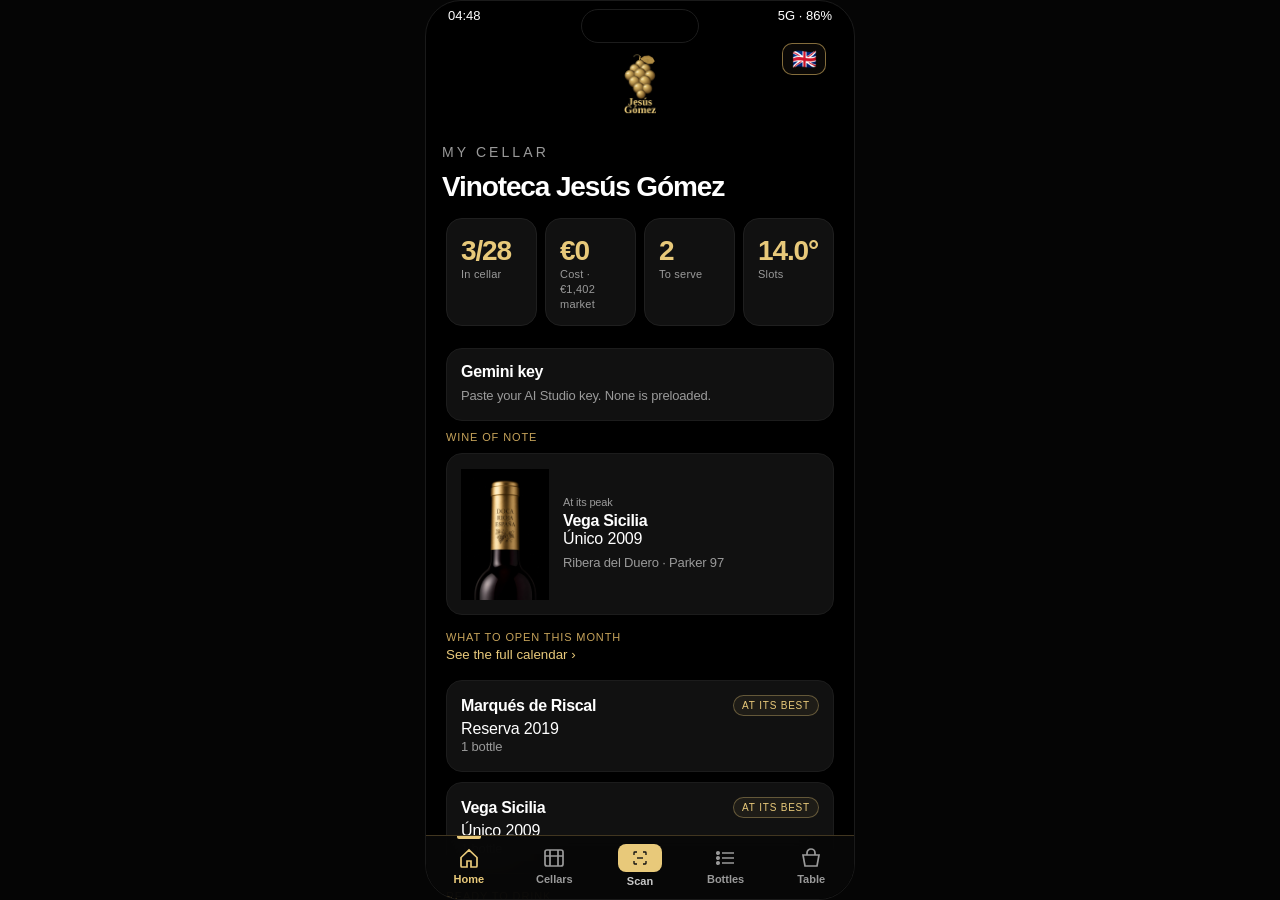
==== jesus/index.html @ 9c0eeea5 "Corrige el alta de Margaux du Château Margaux (v109). La etiqueta manda el nombre. Productor y zona " ====
<!DOCTYPE html>
<html lang="es">
<head>
  <meta charset="UTF-8" />
  <meta name="viewport" content="width=device-width, initial-scale=1, viewport-fit=cover" />
  <meta name="apple-mobile-web-app-capable" content="yes" />
  <meta name="mobile-web-app-capable" content="yes" />
  <meta name="apple-mobile-web-app-status-bar-style" content="black-translucent" />
  <meta name="apple-mobile-web-app-title" content="Vinoteca Jesús Gómez" />
  <meta name="application-name" content="Vinoteca Jesús Gómez" />
  <meta name="theme-color" content="#000000" />
  <meta name="app-version" content="v109" />
  <title>Vinoteca Jesús Gómez</title>
  <link rel="manifest" href="manifest.json" />
  <link rel="apple-touch-icon" href="apple-touch-icon.png" />
  <link rel="apple-touch-icon" sizes="180x180" href="apple-touch-icon.png" />
  <link rel="apple-touch-icon" sizes="167x167" href="icon-167.png" />
  <link rel="apple-touch-icon" sizes="152x152" href="icon-152.png" />
  <link rel="apple-touch-icon" sizes="120x120" href="icon-120.png" />
  <link rel="icon" type="image/png" sizes="192x192" href="icon-192.png" />
  <link rel="icon" type="image/png" sizes="512x512" href="icon-512.png" />
  <style>html,body{margin:0;background:#000;color:#e8c97a;font:16px/1.4 sans-serif}main{min-height:100vh;display:flex;align-items:center;justify-content:center;text-align:center;padding:24px}</style>
</head>
<body>
  <main id="jesus-boot">Vinoteca Jesús Gómez</main>
  <script>
    window.CASA_EDITION = "jesus";
    window.__splashAt = Date.now();
    (function () {
      var CACHE = "casa-llavaneras-jesus-ios-v109";
      function prefix(html) {
        var viaSw = !!(navigator.serviceWorker && navigator.serviceWorker.controller);
        var pre = viaSw ? "asset/" : "../";
        html = html.replace(/<img class="home-hero-photo"[^>]*>/, "");
        html = html.replace(/Casa Llavaneras/g, "Vinoteca Jesús Gómez");
        html = html.replace(/(<head[^>]*>)/i, '$1<script>window.CASA_EDITION="jesus";<\/script>');
        html = html.replace(/(\s(?:src|href)=")([^"]+)(")/g, function (all, a, url, c) {
          if (/^(https?:|data:|blob:|#|\/|\.\.\/|asset\/)/.test(url)) return all;
          if (url === "manifest.json" || url.indexOf("manifest.json?") === 0) return all;
          if (url === "sw.js" || url.indexOf("sw.js?") === 0) return all;
          var icon = url.split("?")[0].split("/").pop();
          if (/^(apple-touch-icon|icon-192-maskable|icon-512-maskable|icon-192|icon-512|icon-120|icon-152|icon-167|icon-180|icon-1024|icon)\.(png|svg)$/.test(icon)) return a + icon + c;
          return a + pre + url + c;
        });
        html = html.replace(/<div class="mark">J\.G\.C\.<\/div>/g, '<div class="mark jesus-mark"><img class="jesus-emblem" src="apple-touch-icon.png" alt="Jesús Gómez"></div>');
        if (html.indexOf('sizes="120x120"') < 0) {
          html = html.replace("</head>", '<link rel="apple-touch-icon" sizes="120x120" href="icon-120.png"><link rel="apple-touch-icon" sizes="152x152" href="icon-152.png"><link rel="apple-touch-icon" sizes="167x167" href="icon-167.png"></head>');
        }
        return html;
      }
      function show(html) {
        document.open();
        document.write(html);
        document.close();
      }
      function fromCache() {
        return caches.open(CACHE).then(function (cache) {
          return cache.match("./shell.html");
        }).then(function (hit) {
          return hit ? hit.text() : "";
        }).catch(function () { return ""; });
      }
      fetch("../index.html", { cache: "no-store" }).then(function (res) {
        if (!res.ok) throw new Error("shell");
        return res.text();
      }).catch(function () {
        return fromCache();
      }).then(function (html) {
        if (!html) {
          document.getElementById("jesus-boot").textContent = "Sin conexión";
          return;
        }
        show(prefix(html));
      });
      if ("serviceWorker" in navigator) {
        navigator.serviceWorker.register("sw.js?v=109", { scope: "./" }).catch(function () {});
      }
    })();
  </script>
</body>
</html>
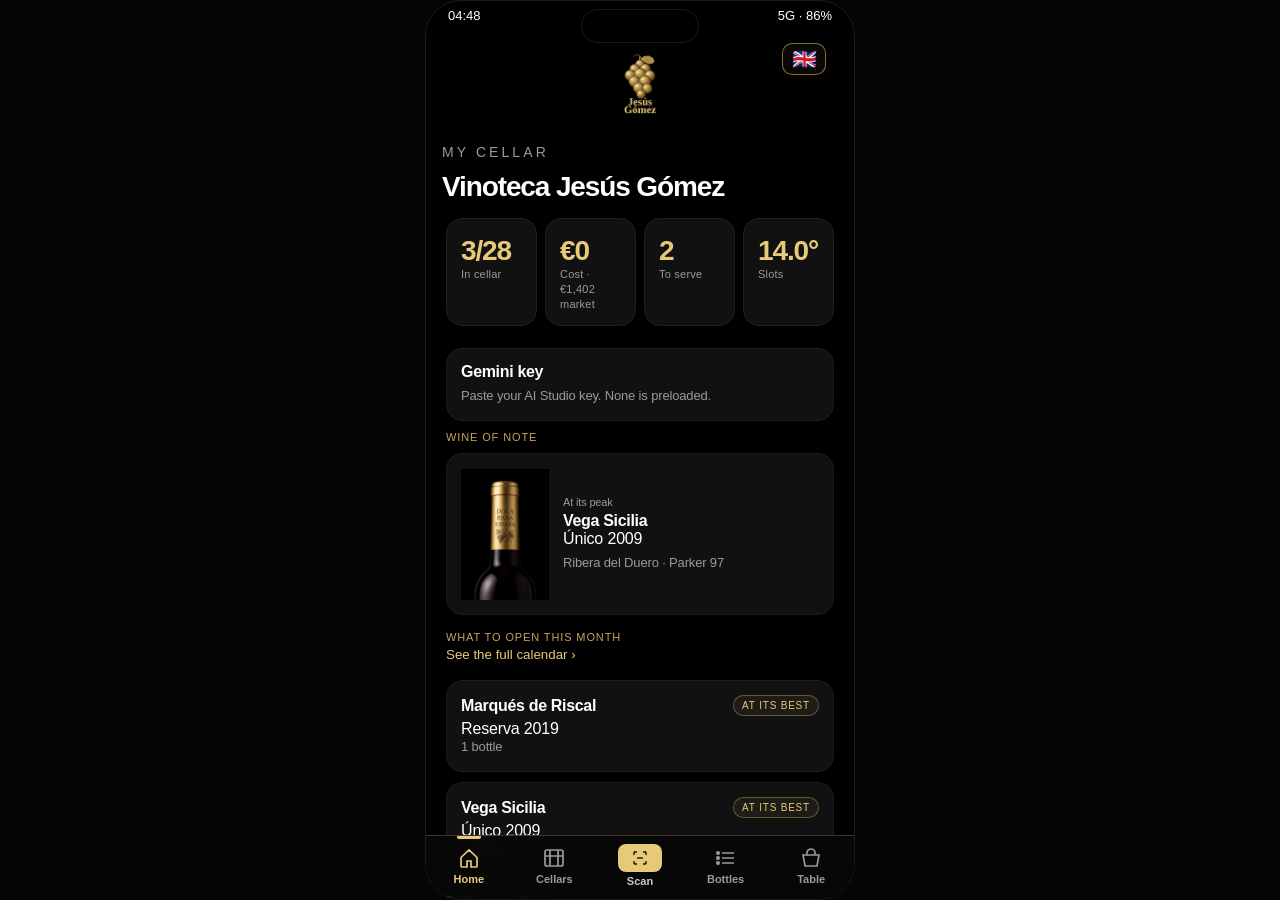
==== commit 8141ed0e: "Corrige la ficha Beychevelle 2015 que es Margaux (v110). La migración ya no depende del texto OCR: r" ====
--- a/jesus/index.html
+++ b/jesus/index.html
@@ -9,7 +9,7 @@
   <meta name="apple-mobile-web-app-title" content="Vinoteca Jesús Gómez" />
   <meta name="application-name" content="Vinoteca Jesús Gómez" />
   <meta name="theme-color" content="#000000" />
-  <meta name="app-version" content="v109" />
+  <meta name="app-version" content="v110" />
   <title>Vinoteca Jesús Gómez</title>
   <link rel="manifest" href="manifest.json" />
   <link rel="apple-touch-icon" href="apple-touch-icon.png" />
@@ -27,7 +27,7 @@
     window.CASA_EDITION = "jesus";
     window.__splashAt = Date.now();
     (function () {
-      var CACHE = "casa-llavaneras-jesus-ios-v109";
+      var CACHE = "casa-llavaneras-jesus-ios-v110";
       function prefix(html) {
         var viaSw = !!(navigator.serviceWorker && navigator.serviceWorker.controller);
         var pre = viaSw ? "asset/" : "../";
@@ -73,7 +73,7 @@
         show(prefix(html));
       });
       if ("serviceWorker" in navigator) {
-        navigator.serviceWorker.register("sw.js?v=109", { scope: "./" }).catch(function () {});
+        navigator.serviceWorker.register("sw.js?v=110", { scope: "./" }).catch(function () {});
       }
     })();
   </script>
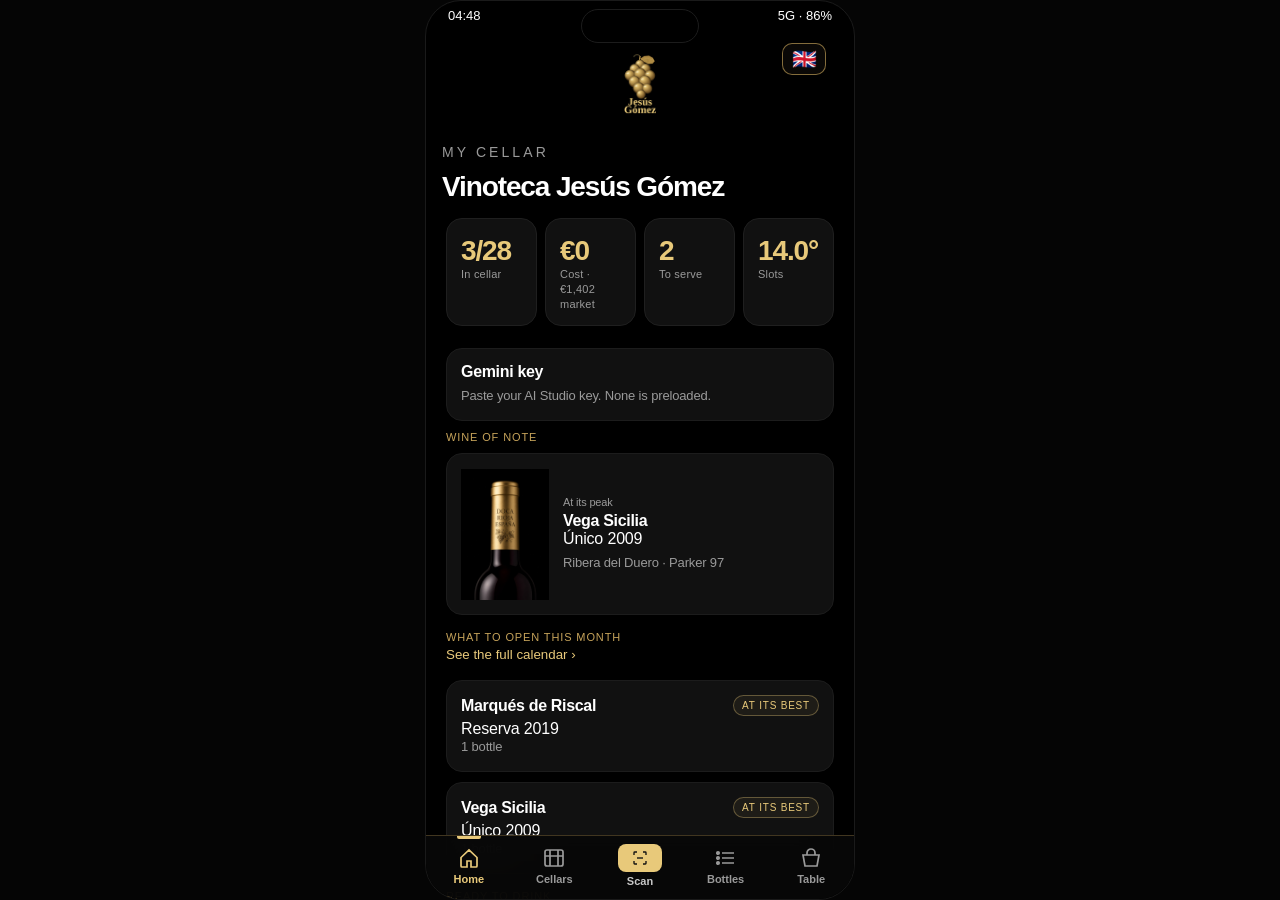
==== commit 5c9cf44d: "Sustituye el grabado de Château Beychevelle (v111). La lámina nueva queda en el catálogo compartido," ====
--- a/jesus/index.html
+++ b/jesus/index.html
@@ -9,7 +9,7 @@
   <meta name="apple-mobile-web-app-title" content="Vinoteca Jesús Gómez" />
   <meta name="application-name" content="Vinoteca Jesús Gómez" />
   <meta name="theme-color" content="#000000" />
-  <meta name="app-version" content="v110" />
+  <meta name="app-version" content="v111" />
   <title>Vinoteca Jesús Gómez</title>
   <link rel="manifest" href="manifest.json" />
   <link rel="apple-touch-icon" href="apple-touch-icon.png" />
@@ -27,7 +27,7 @@
     window.CASA_EDITION = "jesus";
     window.__splashAt = Date.now();
     (function () {
-      var CACHE = "casa-llavaneras-jesus-ios-v110";
+      var CACHE = "casa-llavaneras-jesus-ios-v111";
       function prefix(html) {
         var viaSw = !!(navigator.serviceWorker && navigator.serviceWorker.controller);
         var pre = viaSw ? "asset/" : "../";
@@ -73,7 +73,7 @@
         show(prefix(html));
       });
       if ("serviceWorker" in navigator) {
-        navigator.serviceWorker.register("sw.js?v=110", { scope: "./" }).catch(function () {});
+        navigator.serviceWorker.register("sw.js?v=111", { scope: "./" }).catch(function () {});
       }
     })();
   </script>
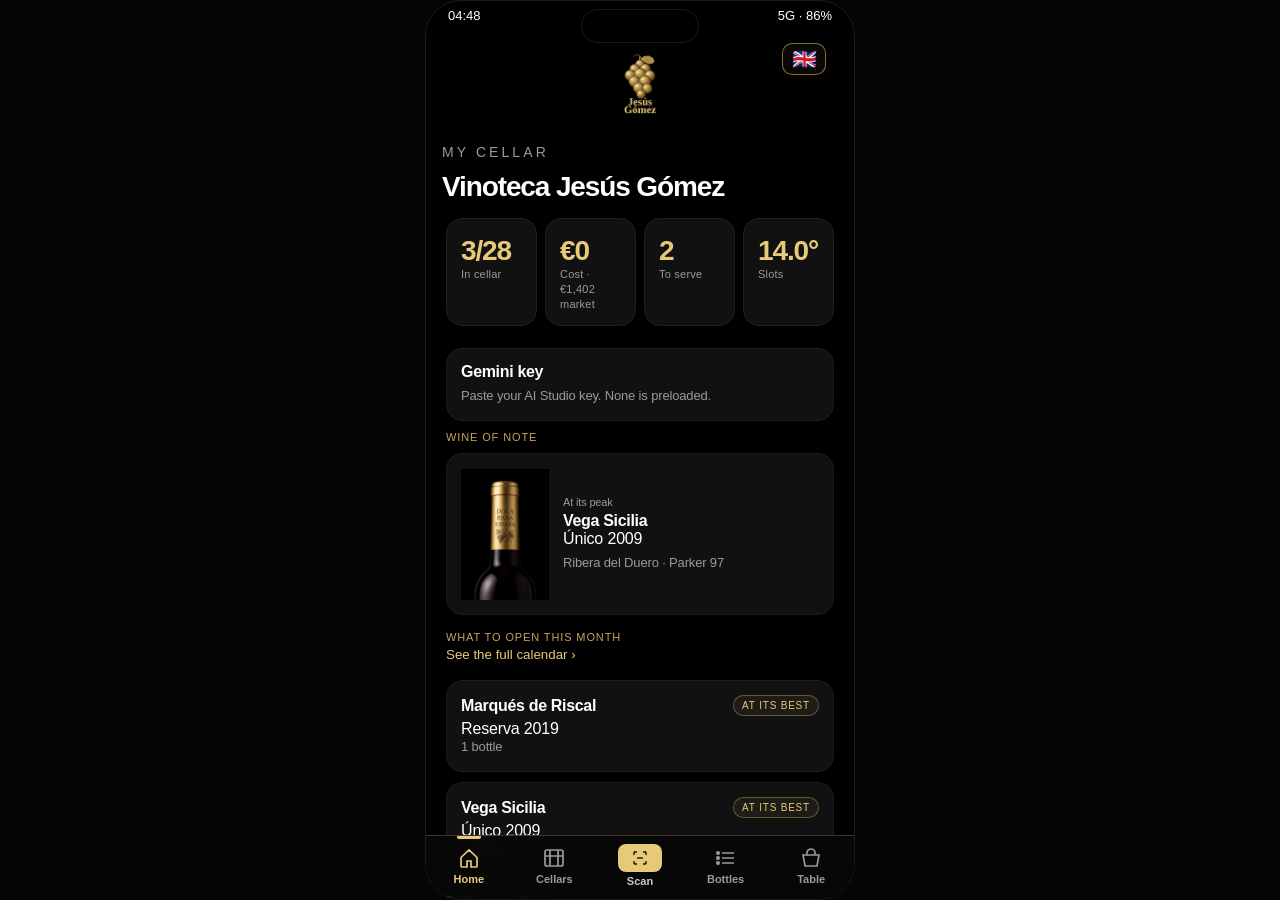
==== commit 3f482d4a: "Añade el grabado de Dominio del Challao al catálogo (v112). La lámina queda ligada al nombre y a los" ====
--- a/jesus/index.html
+++ b/jesus/index.html
@@ -9,7 +9,7 @@
   <meta name="apple-mobile-web-app-title" content="Vinoteca Jesús Gómez" />
   <meta name="application-name" content="Vinoteca Jesús Gómez" />
   <meta name="theme-color" content="#000000" />
-  <meta name="app-version" content="v111" />
+  <meta name="app-version" content="v112" />
   <title>Vinoteca Jesús Gómez</title>
   <link rel="manifest" href="manifest.json" />
   <link rel="apple-touch-icon" href="apple-touch-icon.png" />
@@ -27,7 +27,7 @@
     window.CASA_EDITION = "jesus";
     window.__splashAt = Date.now();
     (function () {
-      var CACHE = "casa-llavaneras-jesus-ios-v111";
+      var CACHE = "casa-llavaneras-jesus-ios-v112";
       function prefix(html) {
         var viaSw = !!(navigator.serviceWorker && navigator.serviceWorker.controller);
         var pre = viaSw ? "asset/" : "../";
@@ -73,7 +73,7 @@
         show(prefix(html));
       });
       if ("serviceWorker" in navigator) {
-        navigator.serviceWorker.register("sw.js?v=111", { scope: "./" }).catch(function () {});
+        navigator.serviceWorker.register("sw.js?v=112", { scope: "./" }).catch(function () {});
       }
     })();
   </script>
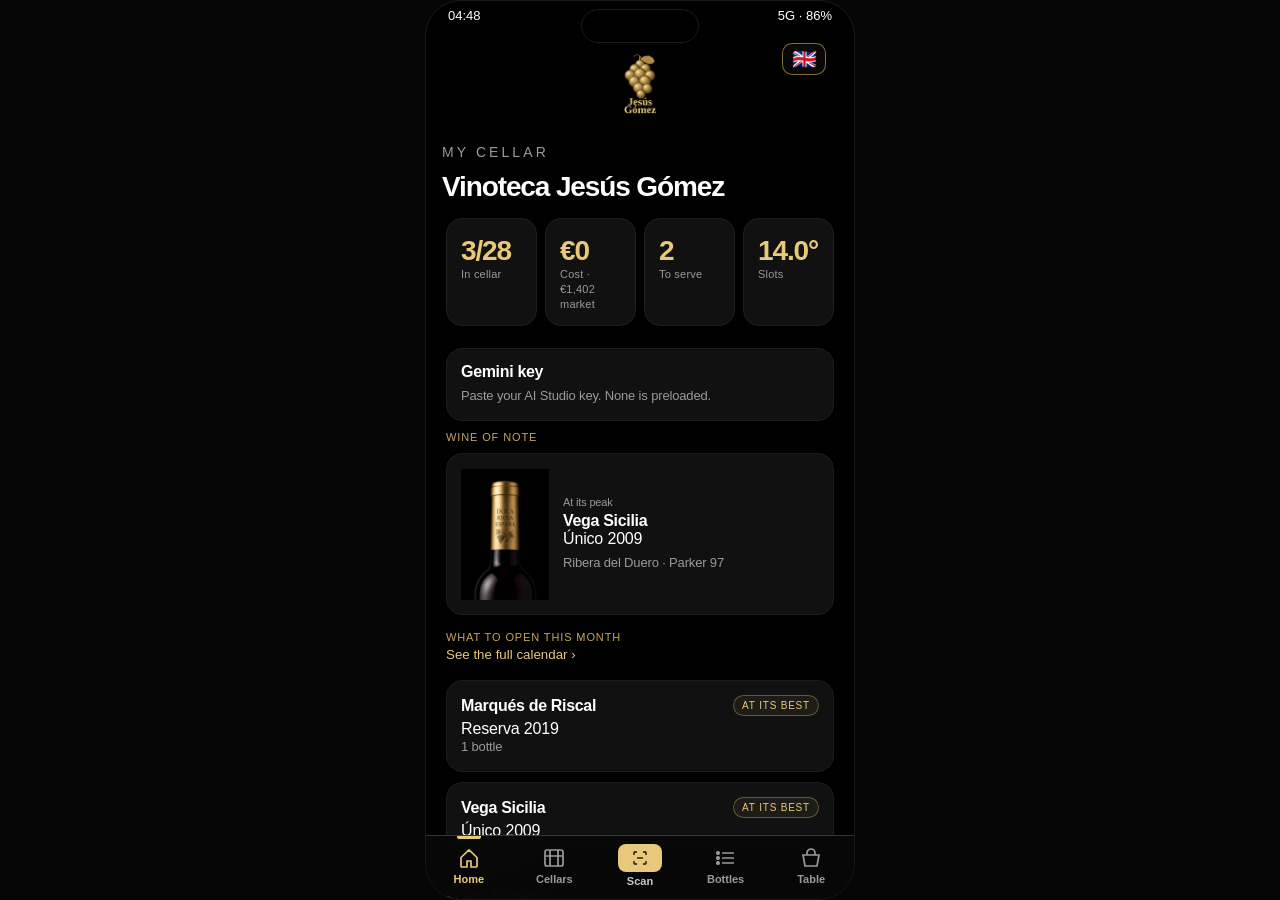
==== commit 34027f20: "La web del catálogo manda y la búsqueda de puntuaciones prueba los modelos vigentes (v113). Si una b" ====
--- a/jesus/index.html
+++ b/jesus/index.html
@@ -9,7 +9,7 @@
   <meta name="apple-mobile-web-app-title" content="Vinoteca Jesús Gómez" />
   <meta name="application-name" content="Vinoteca Jesús Gómez" />
   <meta name="theme-color" content="#000000" />
-  <meta name="app-version" content="v112" />
+  <meta name="app-version" content="v113" />
   <title>Vinoteca Jesús Gómez</title>
   <link rel="manifest" href="manifest.json" />
   <link rel="apple-touch-icon" href="apple-touch-icon.png" />
@@ -27,7 +27,7 @@
     window.CASA_EDITION = "jesus";
     window.__splashAt = Date.now();
     (function () {
-      var CACHE = "casa-llavaneras-jesus-ios-v112";
+      var CACHE = "casa-llavaneras-jesus-ios-v113";
       function prefix(html) {
         var viaSw = !!(navigator.serviceWorker && navigator.serviceWorker.controller);
         var pre = viaSw ? "asset/" : "../";
@@ -73,7 +73,7 @@
         show(prefix(html));
       });
       if ("serviceWorker" in navigator) {
-        navigator.serviceWorker.register("sw.js?v=112", { scope: "./" }).catch(function () {});
+        navigator.serviceWorker.register("sw.js?v=113", { scope: "./" }).catch(function () {});
       }
     })();
   </script>
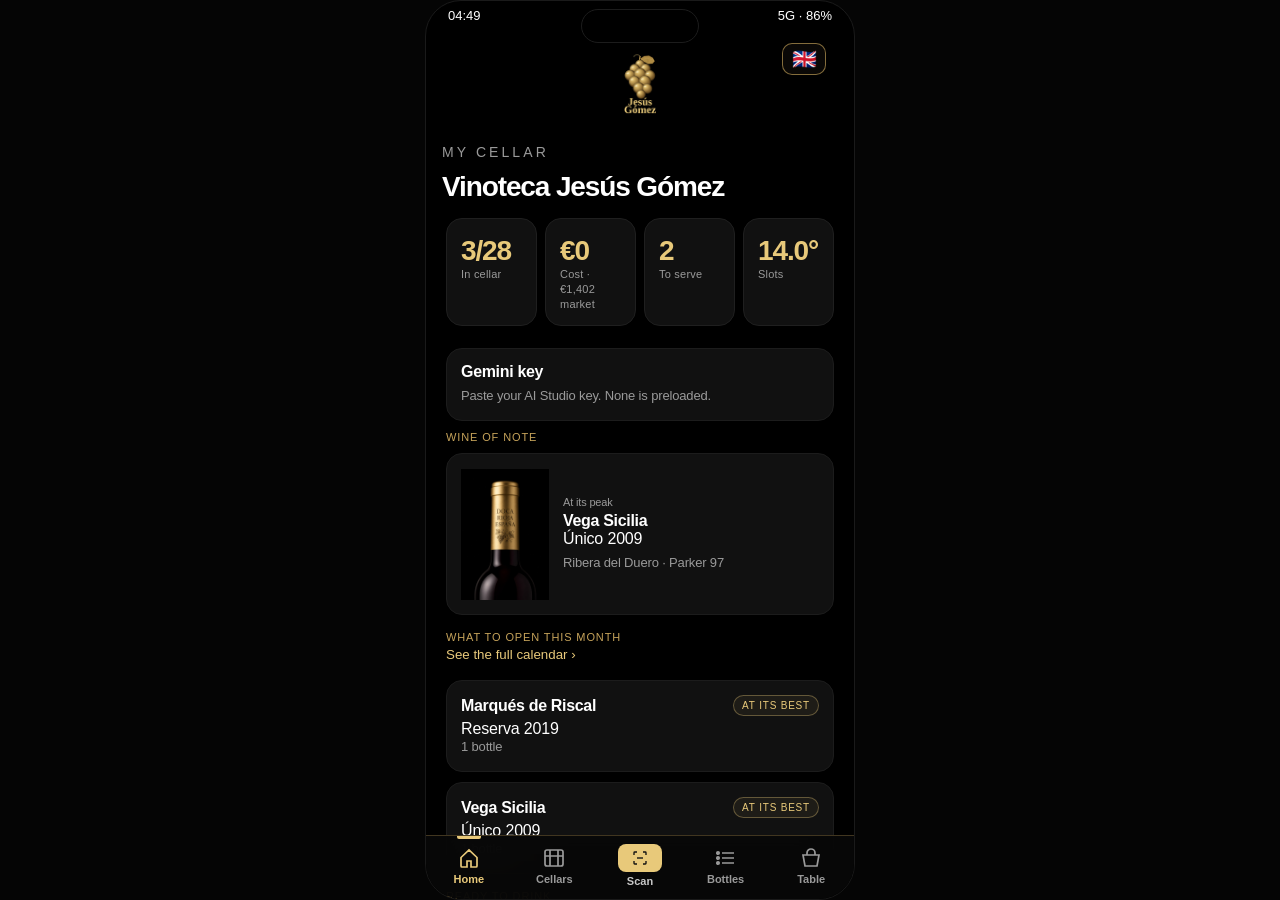
==== commit 601529c3: "Update app version from v113 to v114" ====
--- a/jesus/index.html
+++ b/jesus/index.html
@@ -9,7 +9,7 @@
   <meta name="apple-mobile-web-app-title" content="Vinoteca Jesús Gómez" />
   <meta name="application-name" content="Vinoteca Jesús Gómez" />
   <meta name="theme-color" content="#000000" />
-  <meta name="app-version" content="v113" />
+  <meta name="app-version" content="v114" />
   <title>Vinoteca Jesús Gómez</title>
   <link rel="manifest" href="manifest.json" />
   <link rel="apple-touch-icon" href="apple-touch-icon.png" />
@@ -27,7 +27,7 @@
     window.CASA_EDITION = "jesus";
     window.__splashAt = Date.now();
     (function () {
-      var CACHE = "casa-llavaneras-jesus-ios-v113";
+      var CACHE = "casa-llavaneras-jesus-ios-v114";
       function prefix(html) {
         var viaSw = !!(navigator.serviceWorker && navigator.serviceWorker.controller);
         var pre = viaSw ? "asset/" : "../";
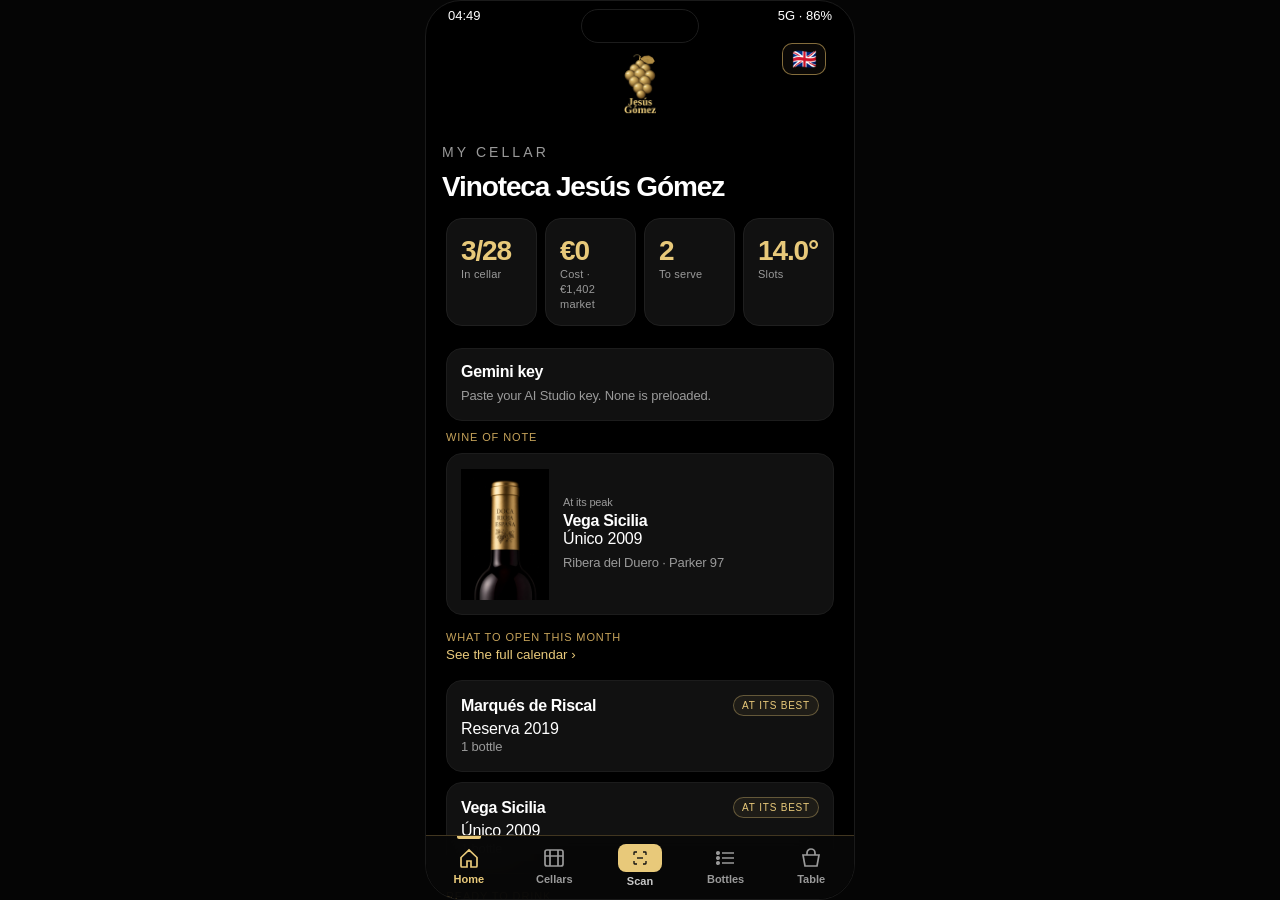
==== commit 865f9e20: "Update index.html" ====
--- a/jesus/index.html
+++ b/jesus/index.html
@@ -9,7 +9,7 @@
   <meta name="apple-mobile-web-app-title" content="Vinoteca Jesús Gómez" />
   <meta name="application-name" content="Vinoteca Jesús Gómez" />
   <meta name="theme-color" content="#000000" />
-  <meta name="app-version" content="v114" />
+  <meta name="app-version" content="v115" />
   <title>Vinoteca Jesús Gómez</title>
   <link rel="manifest" href="manifest.json" />
   <link rel="apple-touch-icon" href="apple-touch-icon.png" />
@@ -27,7 +27,7 @@
     window.CASA_EDITION = "jesus";
     window.__splashAt = Date.now();
     (function () {
-      var CACHE = "casa-llavaneras-jesus-ios-v114";
+      var CACHE = "casa-llavaneras-jesus-ios-v115";
       function prefix(html) {
         var viaSw = !!(navigator.serviceWorker && navigator.serviceWorker.controller);
         var pre = viaSw ? "asset/" : "../";
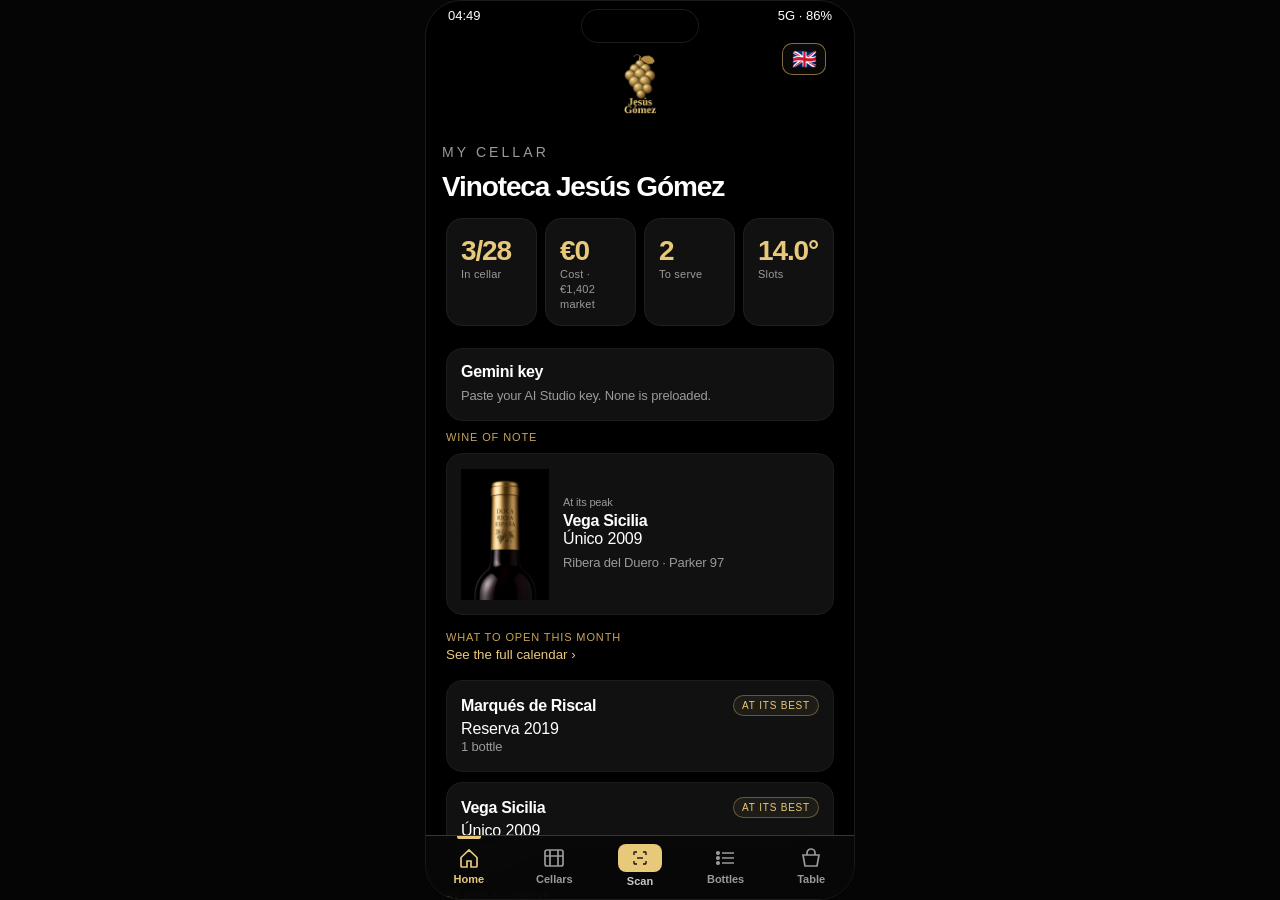
==== commit 283aae31: "Update app version from v115 to v116" ====
--- a/jesus/index.html
+++ b/jesus/index.html
@@ -9,7 +9,7 @@
   <meta name="apple-mobile-web-app-title" content="Vinoteca Jesús Gómez" />
   <meta name="application-name" content="Vinoteca Jesús Gómez" />
   <meta name="theme-color" content="#000000" />
-  <meta name="app-version" content="v115" />
+  <meta name="app-version" content="v116" />
   <title>Vinoteca Jesús Gómez</title>
   <link rel="manifest" href="manifest.json" />
   <link rel="apple-touch-icon" href="apple-touch-icon.png" />
@@ -27,7 +27,7 @@
     window.CASA_EDITION = "jesus";
     window.__splashAt = Date.now();
     (function () {
-      var CACHE = "casa-llavaneras-jesus-ios-v115";
+      var CACHE = "casa-llavaneras-jesus-ios-v116";
       function prefix(html) {
         var viaSw = !!(navigator.serviceWorker && navigator.serviceWorker.controller);
         var pre = viaSw ? "asset/" : "../";
